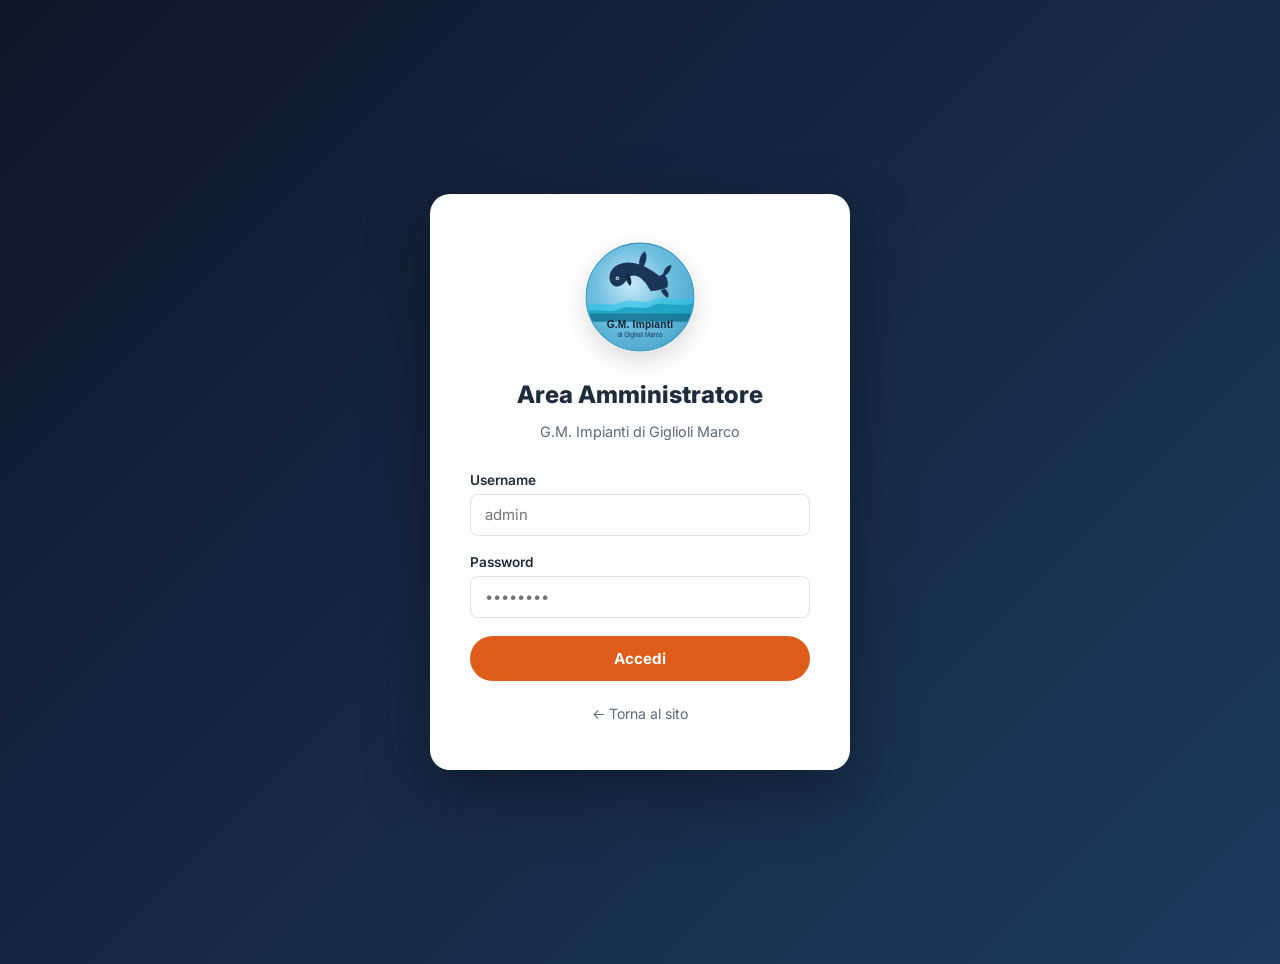
==== admin.html @ 50f2958a "Add admin panel with content management, logo image, and gallery - Add logo SVG (dolphin design matc" ====
<!DOCTYPE html>
<html lang="it">
<head>
  <meta charset="UTF-8"/>
  <meta name="viewport" content="width=device-width, initial-scale=1.0"/>
  <meta name="robots" content="noindex, nofollow"/>
  <title>Area Admin – G.M. Impianti</title>
  <link rel="icon" type="image/svg+xml" href="favicon.svg"/>
  <link href="https://fonts.googleapis.com/css2?family=Inter:wght@300;400;500;600;700;800&display=swap" rel="stylesheet"/>
  <link rel="stylesheet" href="css/admin.css"/>
</head>
<body class="admin-login-page">

  <div class="admin-login">
    <div class="admin-login__card">

      <div class="admin-login__logo">
        <img src="images/logo.svg" alt="G.M. Impianti Logo" class="admin-login__img"/>
      </div>

      <h1 class="admin-login__title">Area Amministratore</h1>
      <p class="admin-login__sub">G.M. Impianti di Giglioli Marco</p>

      <form id="loginForm" class="admin-login__form" novalidate>
        <div class="aform-group">
          <label for="adminUser">Username</label>
          <input type="text" id="adminUser" name="username"
                 placeholder="admin" required autocomplete="username"/>
        </div>
        <div class="aform-group">
          <label for="adminPass">Password</label>
          <input type="password" id="adminPass" name="password"
                 placeholder="••••••••" required autocomplete="current-password"/>
        </div>
        <div id="loginError" class="admin-login__error" hidden>
          Credenziali non valide. Riprova.
        </div>
        <button type="submit" class="admin-login__btn">Accedi</button>
      </form>

      <a href="index.html" class="admin-login__back">← Torna al sito</a>
    </div>
  </div>

  <script src="js/admin.js"></script>
</body>
</html>
---- css/admin.css ----
/* ===========================
   ADMIN GLOBALS
   =========================== */
:root {
  --adm-primary: #1a3a5c;
  --adm-accent:  #e05c1a;
  --adm-green:   #16a34a;
  --adm-red:     #dc2626;
  --adm-bg:      #0f172a;
  --adm-surface: #1e293b;
  --adm-border:  #334155;
  --adm-text:    #f1f5f9;
  --adm-muted:   #94a3b8;
  --adm-h:       50px;
}

/* ===========================
   LOGIN PAGE
   =========================== */
.admin-login-page {
  min-height: 100vh;
  background: linear-gradient(135deg, #0f172a 0%, #1e3a5f 100%);
  display: flex;
  align-items: center;
  justify-content: center;
  font-family: 'Inter', system-ui, sans-serif;
  padding: 24px;
}

.admin-login {
  width: 100%;
  max-width: 420px;
}

.admin-login__card {
  background: #fff;
  border-radius: 20px;
  padding: 48px 40px;
  box-shadow: 0 24px 64px rgba(0,0,0,.35);
  text-align: center;
}

.admin-login__logo {
  margin-bottom: 24px;
}
.admin-login__img {
  width: 110px;
  height: 110px;
  border-radius: 50%;
  margin-inline: auto;
  box-shadow: 0 8px 24px rgba(0,0,0,.15);
}

.admin-login__title {
  font-size: 1.5rem;
  font-weight: 800;
  color: #1e2d3d;
  margin-bottom: 4px;
}
.admin-login__sub {
  font-size: .9rem;
  color: #5a6a7a;
  margin-bottom: 32px;
}

.admin-login__form { text-align: left; }

.aform-group {
  display: flex;
  flex-direction: column;
  gap: 6px;
  margin-bottom: 18px;
}
.aform-group label {
  font-size: .85rem;
  font-weight: 600;
  color: #1e2d3d;
}
.aform-group input {
  padding: 11px 14px;
  border: 1.5px solid #dde3ea;
  border-radius: 8px;
  font-size: .93rem;
  font-family: inherit;
  color: #1e2d3d;
  transition: border-color .2s, box-shadow .2s;
  outline: none;
}
.aform-group input:focus {
  border-color: #1a3a5c;
  box-shadow: 0 0 0 3px rgba(26,58,92,.12);
}

.admin-login__error {
  background: #fee2e2;
  color: #991b1b;
  border-radius: 8px;
  padding: 10px 14px;
  font-size: .88rem;
  font-weight: 500;
  margin-bottom: 16px;
}

.admin-login__btn {
  width: 100%;
  padding: 13px;
  background: #e05c1a;
  color: #fff;
  border: none;
  border-radius: 50px;
  font-size: .95rem;
  font-weight: 700;
  font-family: inherit;
  cursor: pointer;
  transition: background .2s, transform .2s;
}
.admin-login__btn:hover { background: #c04d10; transform: translateY(-1px); }

.admin-login__back {
  display: block;
  margin-top: 24px;
  font-size: .88rem;
  color: #5a6a7a;
  text-decoration: none;
  transition: color .2s;
}
.admin-login__back:hover { color: #1a3a5c; }

/* ===========================
   ADMIN BAR
   =========================== */
.admin-bar {
  position: fixed;
  top: 0;
  left: 0;
  right: 0;
  height: var(--adm-h);
  z-index: 9999;
  background: var(--adm-bg);
  border-bottom: 1px solid var(--adm-border);
  display: flex;
  align-items: center;
}

.admin-bar__inner {
  max-width: 1400px;
  width: 100%;
  margin-inline: auto;
  padding-inline: 20px;
  display: flex;
  align-items: center;
  justify-content: space-between;
  gap: 16px;
}

.admin-bar__brand {
  display: flex;
  align-items: center;
  gap: 8px;
  color: var(--adm-text);
  font-weight: 700;
  font-size: .88rem;
  white-space: nowrap;
}
.admin-bar__brand svg { color: var(--adm-muted); }

.admin-bar__actions {
  display: flex;
  align-items: center;
  gap: 8px;
  flex-wrap: wrap;
}

/* Admin buttons */
.ab-btn {
  display: inline-flex;
  align-items: center;
  gap: 6px;
  padding: 6px 14px;
  border-radius: 6px;
  font-size: .8rem;
  font-weight: 600;
  font-family: inherit;
  cursor: pointer;
  border: 1px solid var(--adm-border);
  background: var(--adm-surface);
  color: var(--adm-text);
  transition: background .18s, border-color .18s, opacity .18s;
  white-space: nowrap;
}
.ab-btn:hover { background: #2d3f55; border-color: #4a5f78; }
.ab-btn:disabled { opacity: .45; cursor: not-allowed; }

.ab-btn--save   { background: var(--adm-green);  border-color: var(--adm-green);  color: #fff; }
.ab-btn--save:hover   { background: #15803d; }
.ab-btn--danger { background: var(--adm-red);    border-color: var(--adm-red);    color: #fff; }
.ab-btn--danger:hover { background: #b91c1c; }
.ab-btn--logout { background: transparent; color: var(--adm-muted); border-color: transparent; }
.ab-btn--logout:hover { color: var(--adm-text); background: var(--adm-surface); }
.ab-btn--add    { background: #1d4ed8; border-color: #1d4ed8; color: #fff; }
.ab-btn--add:hover { background: #1e40af; }
.ab-btn--sm     { padding: 4px 10px; font-size: .76rem; }

/* ===========================
   EDIT MODE INDICATORS
   =========================== */
body.admin-editing [data-key]:not([data-key$="-img"]):not([data-key$="-href"]):not(a):not(img) {
  outline: 2px dashed rgba(224,92,26,.55);
  outline-offset: 2px;
  border-radius: 4px;
  cursor: text;
}
body.admin-editing [data-key]:not([data-key$="-img"]):not([data-key$="-href"]):not(a):not(img):hover {
  outline-color: #e05c1a;
  background: rgba(224,92,26,.04);
}

.admin-editable:focus {
  outline: 2px solid #e05c1a !important;
  outline-offset: 3px !important;
  background: rgba(255,255,255,.08) !important;
}

/* ===========================
   IMAGE OVERLAY
   =========================== */
.admin-img-overlay {
  position: absolute;
  inset: 0;
  z-index: 20;
  display: flex;
  flex-direction: column;
  align-items: center;
  justify-content: center;
  gap: 6px;
  background: rgba(0,0,0,.55);
  color: #fff;
  font-size: .88rem;
  font-weight: 600;
  font-family: inherit;
  cursor: pointer;
  border: none;
  border-radius: inherit;
  opacity: 0;
  transition: opacity .22s;
}
.admin-img-overlay span:first-child { font-size: 1.6rem; }
[data-key$="-img"]:hover .admin-img-overlay,
.logo:hover .admin-img-overlay { opacity: 1; }

.admin-img-overlay--logo {
  inset: auto;
  bottom: -6px;
  left: 50%;
  transform: translateX(-50%);
  width: max-content;
  border-radius: 6px;
  padding: 4px 10px;
  font-size: .75rem;
  flex-direction: row;
  opacity: 0;
}
.logo:hover .admin-img-overlay--logo { opacity: 1; }

/* ===========================
   ADMIN BAR OFFSET (header + bar)
   =========================== */
body.admin-mode .header,
body:has(#adminBar) .header {
  top: var(--adm-h) !important;
}
body:has(#adminBar) .hero {
  padding-top: calc(90px + var(--adm-h));
}

/* ===========================
   MODAL
   =========================== */
.admin-modal {
  position: fixed;
  inset: 0;
  z-index: 10000;
  display: flex;
  align-items: center;
  justify-content: center;
  padding: 16px;
  opacity: 0;
  transition: opacity .25s;
}
.admin-modal.show { opacity: 1; }

.admin-modal__bd {
  position: absolute;
  inset: 0;
  background: rgba(0,0,0,.65);
  backdrop-filter: blur(4px);
}

.admin-modal__dialog {
  position: relative;
  width: 100%;
  max-width: 680px;
  max-height: 88vh;
  background: #fff;
  border-radius: 16px;
  display: flex;
  flex-direction: column;
  overflow: hidden;
  box-shadow: 0 24px 80px rgba(0,0,0,.4);
}

.admin-modal__head {
  display: flex;
  align-items: center;
  justify-content: space-between;
  padding: 20px 24px 16px;
  border-bottom: 1px solid #e5e7eb;
}
.admin-modal__head h3 {
  font-size: 1.1rem;
  font-weight: 700;
  color: #111827;
}
.admin-modal__cls {
  background: none;
  border: none;
  font-size: 1.1rem;
  cursor: pointer;
  color: #6b7280;
  padding: 4px 8px;
  border-radius: 6px;
  transition: background .15s, color .15s;
}
.admin-modal__cls:hover { background: #f3f4f6; color: #111827; }

.admin-modal__body {
  flex: 1;
  overflow-y: auto;
  padding: 20px 24px;
}

.admin-modal__foot {
  display: flex;
  justify-content: flex-end;
  gap: 10px;
  padding: 16px 24px;
  border-top: 1px solid #e5e7eb;
  background: #f9fafb;
}

/* Gallery manage list */
.gm-gall-list {
  display: flex;
  flex-direction: column;
  gap: 10px;
  margin-bottom: 16px;
  max-height: 380px;
  overflow-y: auto;
}
.gm-gall-empty {
  text-align: center;
  color: #6b7280;
  padding: 40px 20px;
  font-size: .93rem;
}
.gm-gall-item {
  display: flex;
  align-items: center;
  gap: 12px;
  background: #f8fafc;
  border: 1px solid #e2e8f0;
  border-radius: 10px;
  padding: 10px 14px;
}
.gm-gall-item img {
  width: 64px;
  height: 48px;
  object-fit: cover;
  border-radius: 6px;
  flex-shrink: 0;
}
.gm-cap-inp {
  flex: 1;
  padding: 7px 10px;
  border: 1px solid #cbd5e1;
  border-radius: 6px;
  font-size: .88rem;
  font-family: inherit;
  outline: none;
  transition: border-color .18s;
}
.gm-cap-inp:focus { border-color: #1a3a5c; }

/* ===========================
   GALLERY (PUBLIC)
   =========================== */
.gallery-grid {
  display: grid;
  grid-template-columns: repeat(auto-fill, minmax(260px, 1fr));
  gap: 20px;
}
.gallery-item {
  border-radius: 12px;
  overflow: hidden;
  box-shadow: 0 2px 10px rgba(0,0,0,.08);
  border: 1px solid #dde3ea;
  background: #fff;
  transition: transform .25s, box-shadow .25s;
}
.gallery-item:hover { transform: translateY(-4px); box-shadow: 0 12px 32px rgba(0,0,0,.12); }
.gallery-item img {
  width: 100%;
  height: 220px;
  object-fit: cover;
  display: block;
  transition: transform .45s;
}
.gallery-item:hover img { transform: scale(1.05); }
.gallery-caption {
  padding: 10px 14px;
  font-size: .88rem;
  color: #5a6a7a;
  border-top: 1px solid #eef2f7;
}

/* ===========================
   TOAST
   =========================== */
.admin-toast {
  position: fixed;
  bottom: 28px;
  left: 50%;
  transform: translateX(-50%) translateY(16px);
  background: #1e293b;
  color: #f1f5f9;
  padding: 12px 22px;
  border-radius: 50px;
  font-size: .88rem;
  font-weight: 600;
  font-family: 'Inter', system-ui, sans-serif;
  box-shadow: 0 8px 30px rgba(0,0,0,.3);
  z-index: 20000;
  opacity: 0;
  transition: opacity .3s, transform .3s;
  white-space: nowrap;
  pointer-events: none;
}
.admin-toast.show { opacity: 1; transform: translateX(-50%) translateY(0); }
.admin-toast--error { background: #7f1d1d; }

/* ===========================
   RESPONSIVE
   =========================== */
@media (max-width: 600px) {
  .admin-bar__actions { gap: 5px; }
  .ab-btn { padding: 5px 9px; font-size: .74rem; }
  .admin-bar__brand { display: none; }
  .admin-login__card { padding: 32px 24px; }
}
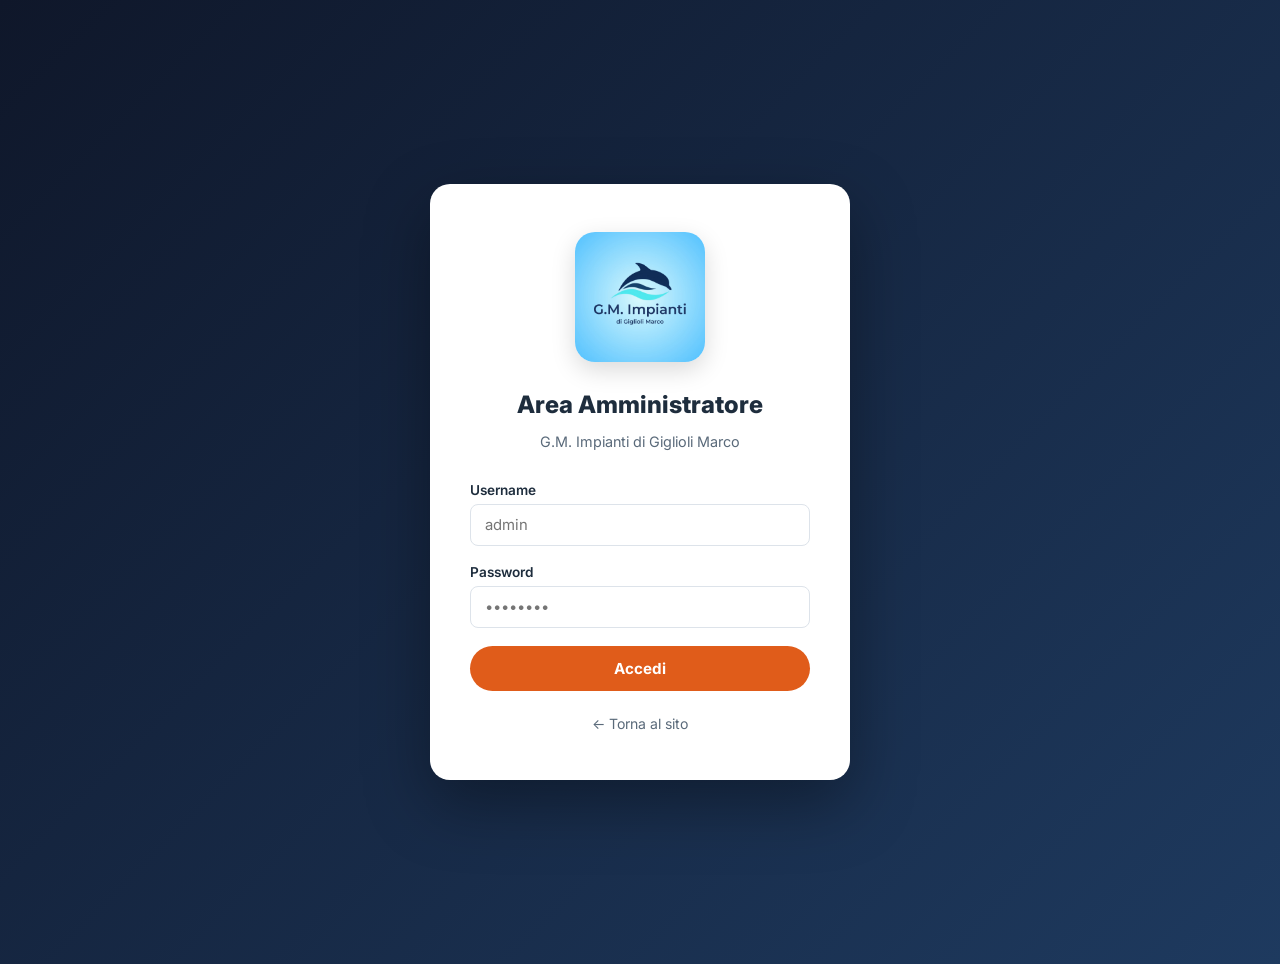
==== commit b3b06f77: "Usa il logo PNG ufficiale (delfino G.M. Impianti) - Collega images/logo.png come logo in header, foo" ====
--- a/admin.html
+++ b/admin.html
@@ -15,7 +15,7 @@
     <div class="admin-login__card">
 
       <div class="admin-login__logo">
-        <img src="images/logo.svg" alt="G.M. Impianti Logo" class="admin-login__img"/>
+        <img src="images/logo.png" alt="G.M. Impianti Logo" class="admin-login__img"/>
       </div>
 
       <h1 class="admin-login__title">Area Amministratore</h1>
--- a/css/admin.css
+++ b/css/admin.css
@@ -44,10 +44,11 @@
   margin-bottom: 24px;
 }
 .admin-login__img {
-  width: 110px;
-  height: 110px;
-  border-radius: 50%;
+  width: 130px;
+  height: 130px;
+  border-radius: 20px;
   margin-inline: auto;
+  object-fit: contain;
   box-shadow: 0 8px 24px rgba(0,0,0,.15);
 }
 
@@ -449,6 +450,76 @@
 .admin-toast--error { background: #7f1d1d; }
 
 /* ===========================
+   REVIEWS MANAGE
+   =========================== */
+.gm-rev-list {
+  display: flex;
+  flex-direction: column;
+  gap: 14px;
+  margin-bottom: 16px;
+  max-height: 420px;
+  overflow-y: auto;
+}
+.gm-rev-item {
+  background: #f8fafc;
+  border: 1px solid #e2e8f0;
+  border-radius: 10px;
+  padding: 14px 16px;
+  display: flex;
+  flex-direction: column;
+  gap: 10px;
+}
+.gm-rev-stars {
+  display: flex;
+  align-items: center;
+  gap: 4px;
+}
+.gm-star {
+  background: none;
+  border: none;
+  font-size: 1.4rem;
+  cursor: pointer;
+  color: #d1d5db;
+  padding: 0;
+  line-height: 1;
+  transition: color .15s, transform .15s;
+}
+.gm-star--on { color: #f59e0b; }
+.gm-star:hover { transform: scale(1.2); color: #fbbf24; }
+.gm-rev-label { font-size: .8rem; color: #9ca3af; margin-left: 4px; }
+.gm-rev-ta {
+  width: 100%;
+  padding: 8px 10px;
+  border: 1px solid #cbd5e1;
+  border-radius: 6px;
+  font-size: .88rem;
+  font-family: inherit;
+  resize: vertical;
+  outline: none;
+  transition: border-color .18s;
+}
+.gm-rev-ta:focus { border-color: #1a3a5c; }
+.gm-rev-row {
+  display: flex;
+  gap: 8px;
+  flex-wrap: wrap;
+  align-items: center;
+}
+.gm-rev-inp {
+  flex: 1;
+  min-width: 120px;
+  padding: 7px 10px;
+  border: 1px solid #cbd5e1;
+  border-radius: 6px;
+  font-size: .85rem;
+  font-family: inherit;
+  outline: none;
+  transition: border-color .18s;
+}
+.gm-rev-inp:focus { border-color: #1a3a5c; }
+.gm-rev-inp--sm { flex: 0 0 70px; min-width: 70px; text-align: center; }
+
+/* ===========================
    RESPONSIVE
    =========================== */
 @media (max-width: 600px) {
